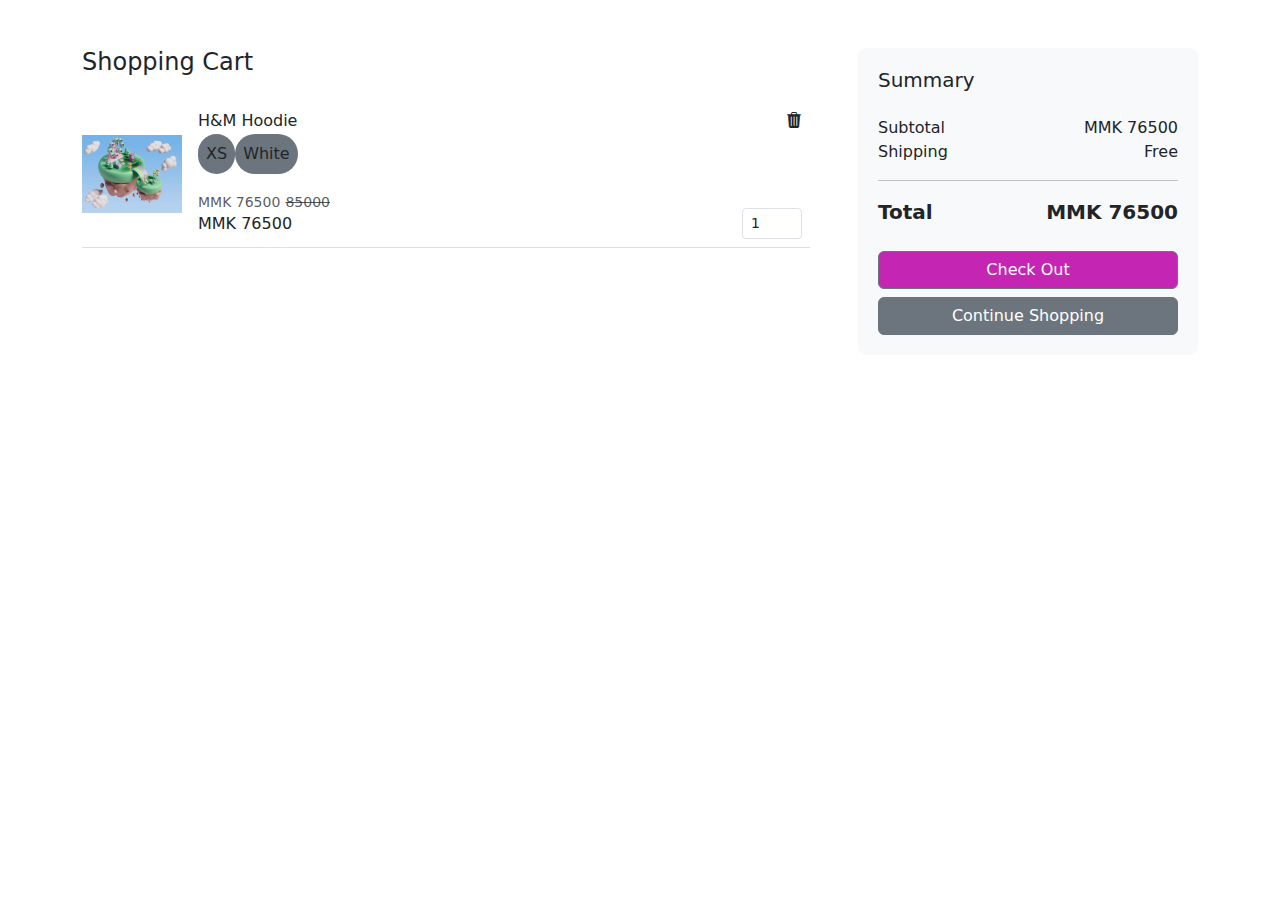
==== cart.html @ eaf68592 "Day7 Commit" ====
<!DOCTYPE html>
<html lang="en">
<head>
  <meta charset="UTF-8">
  <meta name="viewport" content="width=device-width, initial-scale=1.0">
  <title>Shopping Cart</title>
  <link href="https://cdn.jsdelivr.net/npm/bootstrap@5.3.3/dist/css/bootstrap.min.css" rel="stylesheet"
      integrity="sha384-QWTKZyjpPEjISv5WaRU9OFeRpok6YctnYmDr5pNlyT2bRjXh0JMhjY6hW+ALEwIH" crossorigin="anonymous">

  <link href="https://cdn.jsdelivr.net/npm/bootstrap-icons/font/bootstrap-icons.css" rel="stylesheet">
  <style>
    .cart-item {
      border-bottom: 1px solid #e0e0e0;
      padding: 10px 0;
    }
    .cart-summary {
      background-color: #f8f9fa;
      padding: 20px;
      border-radius: 8px;
    }
    .total-price {
      font-size: 1.25rem;
      font-weight: bold;
    }
  </style>
</head>
<body>
  <div class="container py-5">
    <div class="row g-5">
      <!-- Left side: Cart Items -->
      <div class="col-md-8">
        <h4 class="mb-4">Shopping Cart</h4>
        
        <!-- Cart Item 1 -->
        <div class="cart-item d-flex justify-content-between align-items-center position-relative">
          <!-- To fix design -->
          <div class="d-flex align-items-center">
            <img src="profile1.jpg" alt="Product" class="img-fluid me-3" width="100">
            <div>
              <h6 class="mb-1">H&M Hoodie</h6>
              <div class="d-flex align-items-center">
                <p class="text-center p-2 rounded-pill bg-secondary">
                 XS
                </p>
                <p class="text-center p-2 rounded-pill bg-secondary">
                  White
                </p>
              </div>
              <div>
                <small class="text-muted">MMK 76500</small>
                <small class="text-muted "><s>85000</s></small>
              </div>
              <h6 class="mb-1">MMK 76500</h6>
            </div>
          </div>
          <div class="position-absolute bottom-0 end-0 my-2 mx-2">
            <input type="number" class="form-control form-control-sm bottom-0" value="1" style="width: 60px;">
          </div>
          <div class="position-absolute top-0 end-0 mx-2 my-2">
            <i class="bi bi-trash3-fill"></i>
          </div>
        </div>

        <!-- Add more items here as needed -->
      </div>

      <!-- Right side: Summary -->
      <div class="col-md-4">
        <div class="cart-summary">
          <h5 class="mb-4">Summary</h5>
          <div class="d-flex justify-content-between">
            <span>Subtotal</span>
            <span>MMK 76500</span>
          </div>
          <div class="d-flex justify-content-between">
            <span>Shipping</span>
            <span>Free</span>
          </div>
          <hr>
          <div class="d-flex justify-content-between total-price">
            <span>Total</span>
            <span>MMK 76500</span>
          </div>
          <button class="btn btn-secondary w-100 mt-4 text-white" style="background-color: #c425b3;">Check Out</button>
          <button class="btn btn-secondary w-100 mt-2">Continue Shopping</button>
        </div>
      </div>
    </div>
  </div>

  <script src="https://cdn.jsdelivr.net/npm/bootstrap@5.3.0-alpha1/dist/js/bootstrap.bundle.min.js"></script>
</body>
</html>
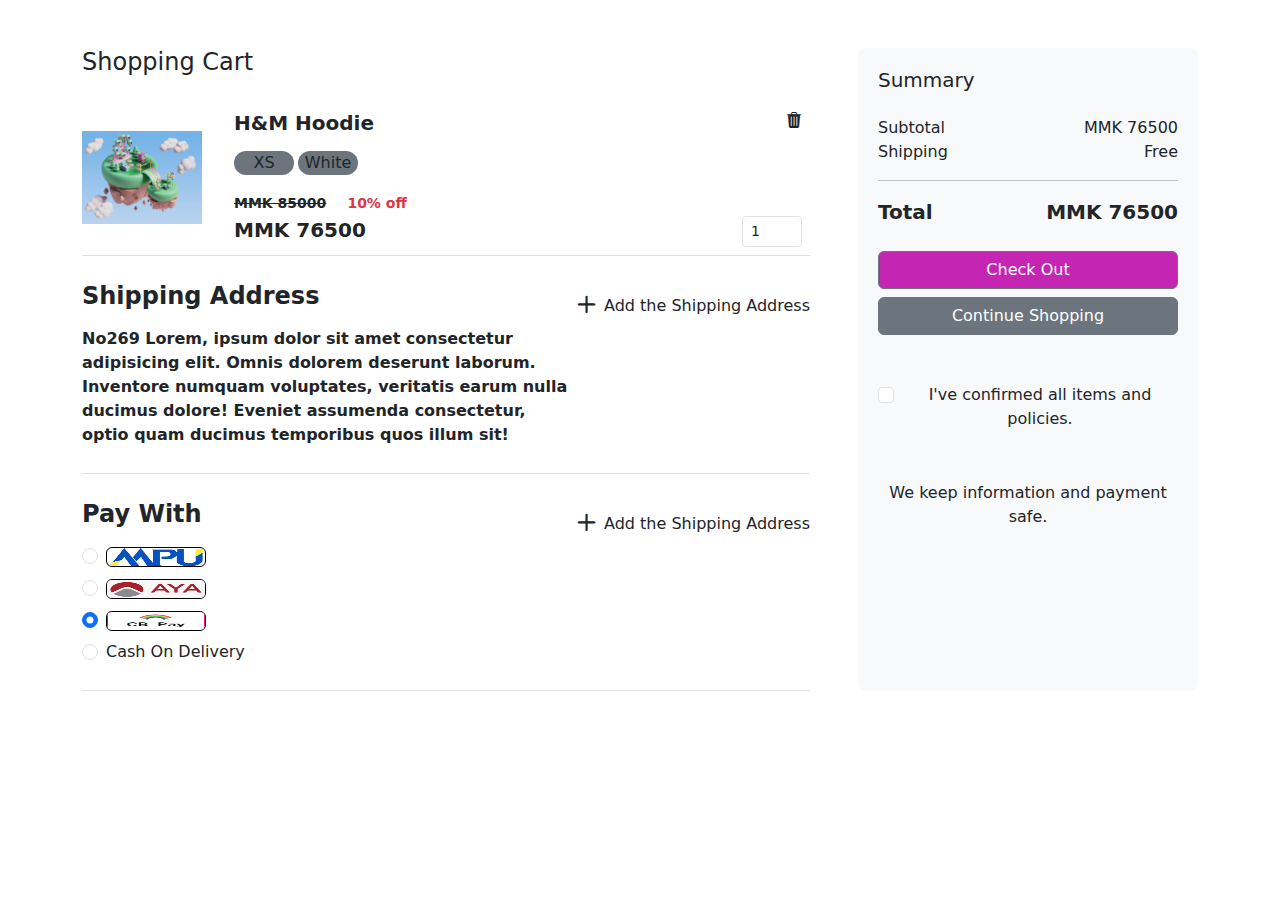
==== commit 59459695: "Day8 Commit" ====
--- a/cart.html
+++ b/cart.html
@@ -1,93 +1,152 @@
 <!DOCTYPE html>
 <html lang="en">
-<head>
-  <meta charset="UTF-8">
-  <meta name="viewport" content="width=device-width, initial-scale=1.0">
-  <title>Shopping Cart</title>
-  <link href="https://cdn.jsdelivr.net/npm/bootstrap@5.3.3/dist/css/bootstrap.min.css" rel="stylesheet"
+
+  <head>
+    <meta charset="UTF-8">
+    <meta name="viewport" content="width=device-width, initial-scale=1.0">
+    <title>Shopping Cart</title>
+    <link href="https://cdn.jsdelivr.net/npm/bootstrap@5.3.3/dist/css/bootstrap.min.css" rel="stylesheet"
       integrity="sha384-QWTKZyjpPEjISv5WaRU9OFeRpok6YctnYmDr5pNlyT2bRjXh0JMhjY6hW+ALEwIH" crossorigin="anonymous">
 
-  <link href="https://cdn.jsdelivr.net/npm/bootstrap-icons/font/bootstrap-icons.css" rel="stylesheet">
-  <style>
-    .cart-item {
-      border-bottom: 1px solid #e0e0e0;
-      padding: 10px 0;
-    }
-    .cart-summary {
-      background-color: #f8f9fa;
-      padding: 20px;
-      border-radius: 8px;
-    }
-    .total-price {
-      font-size: 1.25rem;
-      font-weight: bold;
-    }
-  </style>
-</head>
-<body>
-  <div class="container py-5">
-    <div class="row g-5">
-      <!-- Left side: Cart Items -->
-      <div class="col-md-8">
-        <h4 class="mb-4">Shopping Cart</h4>
-        
-        <!-- Cart Item 1 -->
-        <div class="cart-item d-flex justify-content-between align-items-center position-relative">
-          <!-- To fix design -->
-          <div class="d-flex align-items-center">
-            <img src="profile1.jpg" alt="Product" class="img-fluid me-3" width="100">
-            <div>
-              <h6 class="mb-1">H&M Hoodie</h6>
-              <div class="d-flex align-items-center">
-                <p class="text-center p-2 rounded-pill bg-secondary">
-                 XS
-                </p>
-                <p class="text-center p-2 rounded-pill bg-secondary">
-                  White
-                </p>
+    <link href="https://cdn.jsdelivr.net/npm/bootstrap-icons/font/bootstrap-icons.css" rel="stylesheet">
+    <style>
+      .cart-item {
+        border-bottom: 1px solid #e0e0e0;
+        padding: 10px 0;
+      }
+
+      .cart-summary {
+        background-color: #f8f9fa;
+        padding: 20px;
+        border-radius: 8px;
+      }
+
+      .total-price {
+        font-size: 1.25rem;
+        font-weight: bold;
+      }
+    </style>
+  </head>
+
+  <body>
+    <div class="container py-5">
+      <div class="row g-5">
+        <!-- Left side: Cart Items -->
+        <div class="col-md-8">
+          <h4 class="mb-4">Shopping Cart</h4>
+
+          <!-- Cart Item 1 -->
+          <div class="cart-item d-flex justify-content-between align-items-center position-relative">
+            <div class="d-flex align-items-center w-100">
+              <img src="profile1.jpg" alt="Product" class="img-fluid me-3" width="120" height="120">
+              <div class="ms-3">
+                <h6 class="mb-1 text-dark fw-bold fs-5">H&M Hoodie</h6>
+                <div class="d-flex align-items-center mt-3">
+                  <p class="text-center align-items-center rounded-pill bg-secondary" style="width: 60px;">
+                    XS
+                  </p>
+                  <p class="text-center rounded-pill bg-secondary mx-1" style="width: 60px;">
+                    White
+                  </p>
+                </div>
+                <div>
+                  <small class="text-dark fw-semibold"><s>MMK 85000</s></small>
+                  <small class="text-danger fw-semibold mx-3">10% off</small>
+                </div>
+                <div>
+                  <small class="text-dark fw-bold fs-5">MMK 76500</small>
+                </div>
               </div>
-              <div>
-                <small class="text-muted">MMK 76500</small>
-                <small class="text-muted "><s>85000</s></small>
-              </div>
-              <h6 class="mb-1">MMK 76500</h6>
+            </div>
+            <div class="position-absolute bottom-0 end-0 my-2 mx-2">
+              <input type="number" class="form-control form-control-sm bottom-0" value="1" style="width: 60px;">
+            </div>
+            <div class="position-absolute top-0 end-0 mx-2 my-2">
+              <i class="bi bi-trash3-fill"></i>
             </div>
           </div>
-          <div class="position-absolute bottom-0 end-0 my-2 mx-2">
-            <input type="number" class="form-control form-control-sm bottom-0" value="1" style="width: 60px;">
+
+          <div class="cart-item justify-content-between align-items-center position-relative">
+            <h4 class="my-3 fw-semibold">Shipping Address</h4>
+
+            <div class="col-8 my-3">
+              <p class="fs-6 fw-semibold">No269 Lorem, ipsum dolor sit amet consectetur adipisicing elit. Omnis dolorem deserunt laborum. Inventore numquam voluptates, veritatis earum nulla ducimus dolore! Eveniet assumenda consectetur, optio quam ducimus temporibus quos illum sit!</p>
+            </div>
+            <div class="d-flex justify-content-center align-items-center position-absolute top-0 end-0 mt-4 text-center">
+              <i class="bi bi-plus" style="font-size: 35px;"></i> Add the Shipping Address
+            </div>
           </div>
-          <div class="position-absolute top-0 end-0 mx-2 my-2">
-            <i class="bi bi-trash3-fill"></i>
+
+          <div class="cart-item justify-content-between align-items-center position-relative">
+            <h4 class="my-3 fw-semibold">Pay With</h4>
+
+            <div class="my-3">
+              <div class="form-check my-2">
+                <input id="credit" name="paymentMethod" type="radio" class="form-check-input" checked required>
+                <label class="form-check-label" for="credit"><img src="img/mpu_logo.png" class="rounded" style="width: 100px; height: 20px; border: 1px solid black;"></label>
+              </div>
+              <div class="form-check my-2">
+                <input id="credit" name="paymentMethod" type="radio" class="form-check-input" checked required>
+                <label class="form-check-label" for="credit"><img src="img/images.png" class="rounded" style="width: 100px; height: 20px; border: 1px solid black;"></label>
+              </div>
+              <div class="form-check my-2">
+                <input id="credit" name="paymentMethod" type="radio" class="form-check-input" checked required>
+                <label class="form-check-label" for="credit"><img src="img/cblogo.png" class="rounded" style="width: 100px; height: 20px; border: 1px solid black;"></label>
+              </div>
+              <div class="form-check my-2">
+                <input id="debit" name="paymentMethod" type="radio" class="form-check-input" required>
+                <label class="form-check-label" for="debit">Cash On Delivery</label>
+              </div>
+            </div>
+            <div class="d-flex justify-content-center align-items-center position-absolute top-0 end-0 mt-4 text-center">
+              <i class="bi bi-plus" style="font-size: 35px;"></i> Add the Shipping Address
+            </div>
+          </div>
+
+    
+
+          <!-- Add more items here as needed -->
+        </div>
+
+        <!-- Right side: Summary -->
+        <div class="col-md-4">
+          <div class="cart-summary h-100">
+            <h5 class="mb-4">Summary</h5>
+            <div class="d-flex justify-content-between">
+              <span>Subtotal</span>
+              <span>MMK 76500</span>
+            </div>
+            <div class="d-flex justify-content-between">
+              <span>Shipping</span>
+              <span>Free</span>
+            </div>
+            <hr>
+            <div class="d-flex justify-content-between total-price">
+              <span>Total</span>
+              <span>MMK 76500</span>
+            </div>
+            <button class="btn btn-secondary w-100 mt-4 text-white" style="background-color: #c425b3;">
+              Check Out
+            </button>
+            <button class="btn btn-secondary w-100 mt-2">Continue Shopping</button>
+            <div class="d-flex justify-content-center mt-5">
+              <div class="form-check align-items-center text-center">
+              <input id="debit" name="paymentMethod" type="checkbox" class="form-check-input" required>
+              <label class="form-check-label fw-normal" for="debit">I've confirmed all items and policies.</label>
+              </div>
+            </div>
+
+              <div class="text-center align-items-end mt-5">
+                <p>We keep information and payment safe.</p>
+              </div>
+
           </div>
         </div>
 
-        <!-- Add more items here as needed -->
-      </div>
-
-      <!-- Right side: Summary -->
-      <div class="col-md-4">
-        <div class="cart-summary">
-          <h5 class="mb-4">Summary</h5>
-          <div class="d-flex justify-content-between">
-            <span>Subtotal</span>
-            <span>MMK 76500</span>
-          </div>
-          <div class="d-flex justify-content-between">
-            <span>Shipping</span>
-            <span>Free</span>
-          </div>
-          <hr>
-          <div class="d-flex justify-content-between total-price">
-            <span>Total</span>
-            <span>MMK 76500</span>
-          </div>
-          <button class="btn btn-secondary w-100 mt-4 text-white" style="background-color: #c425b3;">Check Out</button>
-          <button class="btn btn-secondary w-100 mt-2">Continue Shopping</button>
-        </div>
       </div>
     </div>
-  </div>
 
-  <script src="https://cdn.jsdelivr.net/npm/bootstrap@5.3.0-alpha1/dist/js/bootstrap.bundle.min.js"></script>
-</body>
-</html>
+    <script src="https://cdn.jsdelivr.net/npm/bootstrap@5.3.0-alpha1/dist/js/bootstrap.bundle.min.js"></script>
+  </body>
+
+</html>